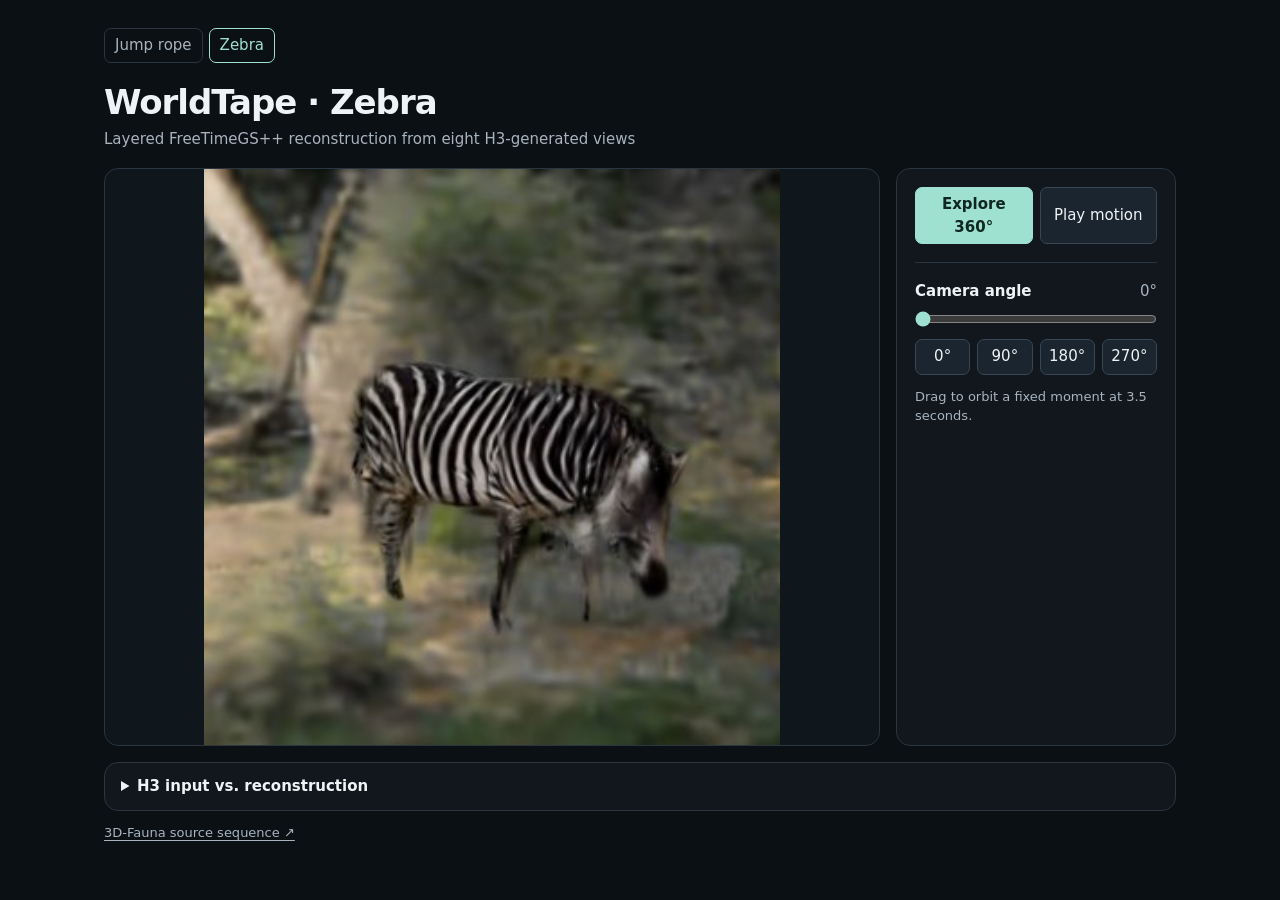
==== zebra.html @ 7a1ec61d "Publish the zebra reconstruction alongside jump rope" ====
<!doctype html>
<html lang="en">
<head>
<meta charset="utf-8">
<meta name="viewport" content="width=device-width, initial-scale=1">
<meta name="description" content="Explore the WorldTape zebra reconstruction in 360 degrees and compare it with the H3 input views.">
<title>WorldTape · Zebra reconstruction</title>
<link rel="stylesheet" href="demo-nav.css">
<link rel="preload" as="image" href="assets/layered-zebra/poster.jpg">
<style>
  :root{color-scheme:dark;--surface:#11171d;--line:#293540;--muted:#a7b4c0;--ink:#eff3f5;--accent:#9fe1d0}
  *{box-sizing:border-box}
  body{margin:0;background:#0b1015;color:var(--ink);font:15px/1.5 "PingFang SC","Microsoft Yahei",system-ui,sans-serif}
  main{max-width:1120px;margin:0 auto;padding:28px 24px 24px}
  header{margin-bottom:18px}
  h1,p{margin:0}
  h1{font-size:clamp(22px,3.2vw,34px);font-weight:650;letter-spacing:-.03em}
  p,output{color:var(--muted)}
  .layout{display:grid;grid-template-columns:minmax(0,1fr) minmax(245px,280px);gap:16px}
  .stage,.controls,details{background:var(--surface);border:1px solid var(--line);border-radius:14px;min-width:0}
  .stage{display:grid;place-items:center;overflow:hidden;background:#0f161c}
  .stage canvas,.stage video{display:block;width:min(100%,clamp(280px,64vh,580px));aspect-ratio:1;object-fit:contain}
  canvas{cursor:grab;touch-action:pan-y;background:center/contain no-repeat url("assets/layered-zebra/poster.jpg")}
  canvas.dragging{cursor:grabbing}
  [hidden]{display:none!important}
  .controls{padding:18px}
  .buttons{display:grid;gap:7px;grid-template-columns:repeat(2,minmax(0,1fr))}
  .presets{grid-template-columns:repeat(4,minmax(0,1fr))}
  button{border:1px solid #384753;border-radius:7px;background:#1a252f;color:var(--ink);font:inherit;min-height:36px;padding:5px;cursor:pointer}
  button:hover{border-color:var(--accent)}
  button[aria-pressed="true"]{background:var(--accent);border-color:var(--accent);color:#102620;font-weight:650}
  button:focus-visible,input:focus-visible,summary:focus-visible{outline:2px solid var(--accent);outline-offset:3px}
  .angle-controls{border-top:1px solid var(--line);margin-top:18px;padding-top:17px}
  .row{display:flex;align-items:center;justify-content:space-between}
  output{font-variant-numeric:tabular-nums}
  .range{width:100%;margin:8px 0 12px;accent-color:var(--accent)}
  .hint{font-size:13px;margin-top:12px}
  details{margin-top:16px;padding:12px 16px}
  summary{cursor:pointer;font-weight:650}
  details p{margin-top:8px}
  details video{display:block;width:100%;max-height:66vh;margin-top:8px}
  footer{margin-top:12px;font-size:13px}
  footer a{color:var(--muted);text-underline-offset:3px}
  @media(max-width:555px){main{padding:16px 12px}.layout{grid-template-columns:1fr}.controls{padding:14px}}
</style>
</head>
<body>
<main>
  <nav class="demo-nav" aria-label="Reconstruction demos">
    <a href="./">Jump rope</a>
    <a href="zebra.html" aria-current="page">Zebra</a>
  </nav>
  <header>
    <h1>WorldTape · Zebra</h1>
    <p>Layered FreeTimeGS++ reconstruction from eight H3-generated views</p>
  </header>
  <div class="layout">
    <section class="stage" aria-label="Zebra reconstruction">
      <canvas id="view" width="320" height="320" aria-label="Reconstructed zebra at 3.5 seconds. Drag horizontally or use the camera slider."></canvas>
      <video id="motion" preload="none" controls muted playsinline hidden aria-label="Five-second dynamic orbit" poster="assets/layered-zebra/poster.jpg"></video>
    </section>
    <aside class="controls">
      <div class="buttons">
        <button id="frozen-mode" type="button" aria-pressed="true">Explore 360°</button>
        <button id="motion-mode" type="button" aria-pressed="false">Play motion</button>
      </div>
      <div id="angle-controls" class="angle-controls">
        <div class="row"><label for="angle"><strong>Camera angle</strong></label><output id="angle-value" for="angle">0°</output></div>
        <input class="range" id="angle" type="range" min="0" max="23" value="0" aria-valuetext="0 degrees">
        <div class="buttons presets">
          <button type="button" data-angle="0">0°</button>
          <button type="button" data-angle="6">90°</button>
          <button type="button" data-angle="12">180°</button>
          <button type="button" data-angle="18">270°</button>
        </div>
        <p class="hint">Drag to orbit a fixed moment at 3.5 seconds.</p>
      </div>
      <p id="motion-hint" class="hint" hidden>The zebra moves as the camera completes one turn in five seconds.</p>
      <p id="status" class="hint" role="status"></p>
    </aside>
  </div>
  <details>
    <summary>H3 input vs. reconstruction</summary>
    <p>H3 input on top and reconstructed views below, at four fixed cameras.</p>
    <video controls muted playsinline preload="none" src="assets/layered-zebra/comparison.mp4" aria-label="Four fixed views comparing H3 input to the reconstruction"></video>
  </details>
  <footer><a href="https://kyleleey.github.io/3DFauna/">3D-Fauna source sequence ↗</a></footer>
</main>
<script>
"use strict";
const canvas = document.getElementById("view");
const context = canvas.getContext("2d");
const motion = document.getElementById("motion");
const slider = document.getElementById("angle");
const value = document.getElementById("angle-value");
const angleControls = document.getElementById("angle-controls");
const motionHint = document.getElementById("motion-hint");
const status = document.getElementById("status");
const frozenMode = document.getElementById("frozen-mode");
const motionMode = document.getElementById("motion-mode");
const atlas = new Image();
const tile = canvas.width;
const views = 24;
let angle = 0;
let pending = false;
let drag = null;

function draw() {
  pending = false;
  if (!atlas.naturalWidth) return;
  const x = (angle % 6) * tile;
  const y = Math.floor(angle / 6) * tile;
  context.drawImage(atlas, x, y, tile, tile, 0, 0, tile, tile);
}

function setAngle(index) {
  angle = ((Number(index) % views) + views) % views;
  slider.value = angle;
  value.textContent = (angle * 15) + "°";
  slider.setAttribute("aria-valuetext", (angle * 15) + " degrees");
  if (!pending) {
    pending = true;
    requestAnimationFrame(draw);
  }
}
atlas.onload = draw;
atlas.onerror = () => { status.textContent = "The angle preview could not load. Try reopening this page."; };
atlas.src = "assets/layered-zebra/angles.jpg";

slider.addEventListener("input", event => setAngle(event.target.value));
document.querySelectorAll("[data-angle]").forEach(button => {
  button.addEventListener("click", () => setAngle(button.dataset.angle));
});
canvas.addEventListener("pointerdown", event => {
  if (event.button !== 0) return;
  drag = {x: event.clientX, angle};
  canvas.setPointerCapture(event.pointerId);
  canvas.classList.add("dragging");
});
canvas.addEventListener("pointermove", event => {
  if (drag) setAngle(drag.angle + Math.round((event.clientX - drag.x) / 12));
});
for (const name of ["pointerup", "pointercancel", "lostpointercapture"]) {
  canvas.addEventListener(name, () => {
    drag = null;
    canvas.classList.remove("dragging");
  });
}
function setMode(isMotion) {
  frozenMode.setAttribute("aria-pressed", String(!isMotion));
  motionMode.setAttribute("aria-pressed", String(isMotion));
  canvas.hidden = angleControls.hidden = isMotion;
  motion.hidden = motionHint.hidden = !isMotion;
  if (!isMotion) motion.pause();
}
motionMode.addEventListener("click", () => {
  setMode(true);
  if (!motion.hasAttribute("src")) motion.src = "assets/layered-zebra/orbit.mp4";
  if (motion.ended) motion.currentTime = 0;
  motion.play().catch(() => {});
});
frozenMode.addEventListener("click", () => setMode(false));
motion.addEventListener("error", () => { status.textContent = "The motion video could not load."; });
</script>
</body>
</html>
---- demo-nav.css ----
.demo-nav{display:flex;flex-wrap:wrap;gap:6px;margin-bottom:14px}
.demo-nav a{padding:5px 10px;border:1px solid var(--line);border-radius:7px;color:var(--muted);text-decoration:none}
.demo-nav a:hover{border-color:var(--accent);color:var(--ink)}
.demo-nav a[aria-current="page"]{border-color:var(--accent);color:var(--accent)}
.demo-nav a:focus-visible{outline:2px solid var(--accent);outline-offset:3px}
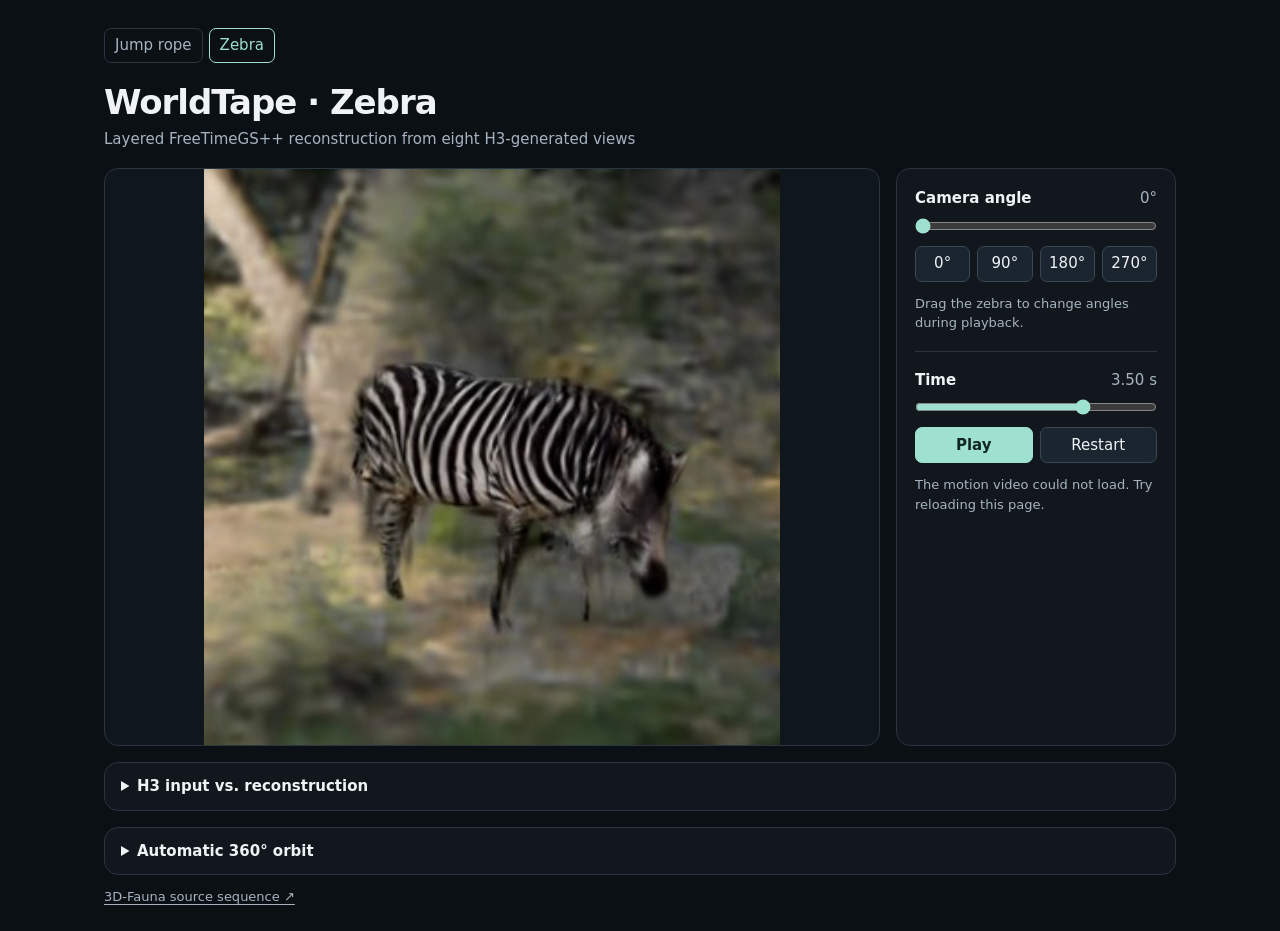
==== commit 4dbd817d: "Play zebra motion at every camera angle" ====
--- a/zebra.html
+++ b/zebra.html
@@ -19,18 +19,19 @@
   .layout{display:grid;grid-template-columns:minmax(0,1fr) minmax(245px,280px);gap:16px}
   .stage,.controls,details{background:var(--surface);border:1px solid var(--line);border-radius:14px;min-width:0}
   .stage{display:grid;place-items:center;overflow:hidden;background:#0f161c}
-  .stage canvas,.stage video{display:block;width:min(100%,clamp(280px,64vh,580px));aspect-ratio:1;object-fit:contain}
+  .stage canvas{display:block;width:min(100%,clamp(280px,64vh,580px));aspect-ratio:1;object-fit:contain}
+  .stage{position:relative}
+  .stage video{position:absolute;width:1px;height:1px;opacity:0;pointer-events:none}
   canvas{cursor:grab;touch-action:pan-y;background:center/contain no-repeat url("assets/layered-zebra/poster.jpg")}
   canvas.dragging{cursor:grabbing}
-  [hidden]{display:none!important}
   .controls{padding:18px}
   .buttons{display:grid;gap:7px;grid-template-columns:repeat(2,minmax(0,1fr))}
   .presets{grid-template-columns:repeat(4,minmax(0,1fr))}
   button{border:1px solid #384753;border-radius:7px;background:#1a252f;color:var(--ink);font:inherit;min-height:36px;padding:5px;cursor:pointer}
   button:hover{border-color:var(--accent)}
-  button[aria-pressed="true"]{background:var(--accent);border-color:var(--accent);color:#102620;font-weight:650}
+  #play{background:var(--accent);border-color:var(--accent);color:#102620;font-weight:650}
   button:focus-visible,input:focus-visible,summary:focus-visible{outline:2px solid var(--accent);outline-offset:3px}
-  .angle-controls{border-top:1px solid var(--line);margin-top:18px;padding-top:17px}
+  .control-section{border-top:1px solid var(--line);margin-top:18px;padding-top:17px}
   .row{display:flex;align-items:center;justify-content:space-between}
   output{font-variant-numeric:tabular-nums}
   .range{width:100%;margin:8px 0 12px;accent-color:var(--accent)}
@@ -56,15 +57,11 @@
   </header>
   <div class="layout">
     <section class="stage" aria-label="Zebra reconstruction">
-      <canvas id="view" width="320" height="320" aria-label="Reconstructed zebra at 3.5 seconds. Drag horizontally or use the camera slider."></canvas>
-      <video id="motion" preload="none" controls muted playsinline hidden aria-label="Five-second dynamic orbit" poster="assets/layered-zebra/poster.jpg"></video>
+      <canvas id="view" width="320" height="320" aria-label="Reconstructed zebra. Drag horizontally to change the camera."></canvas>
+      <video id="motion" preload="auto" muted playsinline loop aria-hidden="true" src="assets/layered-zebra/motion-atlas.mp4"></video>
     </section>
     <aside class="controls">
-      <div class="buttons">
-        <button id="frozen-mode" type="button" aria-pressed="true">Explore 360°</button>
-        <button id="motion-mode" type="button" aria-pressed="false">Play motion</button>
-      </div>
-      <div id="angle-controls" class="angle-controls">
+      <div>
         <div class="row"><label for="angle"><strong>Camera angle</strong></label><output id="angle-value" for="angle">0°</output></div>
         <input class="range" id="angle" type="range" min="0" max="23" value="0" aria-valuetext="0 degrees">
         <div class="buttons presets">
@@ -73,10 +70,17 @@
           <button type="button" data-angle="12">180°</button>
           <button type="button" data-angle="18">270°</button>
         </div>
-        <p class="hint">Drag to orbit a fixed moment at 3.5 seconds.</p>
+        <p class="hint">Drag the zebra to change angles during playback.</p>
       </div>
-      <p id="motion-hint" class="hint" hidden>The zebra moves as the camera completes one turn in five seconds.</p>
-      <p id="status" class="hint" role="status"></p>
+      <div class="control-section">
+        <div class="row"><label for="time"><strong>Time</strong></label><output id="time-value" for="time">3.50 s</output></div>
+        <input class="range" id="time" type="range" min="0" max="119" value="84" aria-valuetext="3.50 seconds">
+        <div class="buttons">
+          <button id="play" type="button">Play</button>
+          <button id="restart" type="button">Restart</button>
+        </div>
+      </div>
+      <p id="status" class="hint" role="status">Loading motion…</p>
     </aside>
   </div>
   <details>
@@ -84,83 +88,12 @@
     <p>H3 input on top and reconstructed views below, at four fixed cameras.</p>
     <video controls muted playsinline preload="none" src="assets/layered-zebra/comparison.mp4" aria-label="Four fixed views comparing H3 input to the reconstruction"></video>
   </details>
+  <details>
+    <summary>Automatic 360° orbit</summary>
+    <video controls muted playsinline preload="none" src="assets/layered-zebra/orbit.mp4" aria-label="Five-second orbit with synchronized motion"></video>
+  </details>
   <footer><a href="https://kyleleey.github.io/3DFauna/">3D-Fauna source sequence ↗</a></footer>
 </main>
-<script>
-"use strict";
-const canvas = document.getElementById("view");
-const context = canvas.getContext("2d");
-const motion = document.getElementById("motion");
-const slider = document.getElementById("angle");
-const value = document.getElementById("angle-value");
-const angleControls = document.getElementById("angle-controls");
-const motionHint = document.getElementById("motion-hint");
-const status = document.getElementById("status");
-const frozenMode = document.getElementById("frozen-mode");
-const motionMode = document.getElementById("motion-mode");
-const atlas = new Image();
-const tile = canvas.width;
-const views = 24;
-let angle = 0;
-let pending = false;
-let drag = null;
-
-function draw() {
-  pending = false;
-  if (!atlas.naturalWidth) return;
-  const x = (angle % 6) * tile;
-  const y = Math.floor(angle / 6) * tile;
-  context.drawImage(atlas, x, y, tile, tile, 0, 0, tile, tile);
-}
-
-function setAngle(index) {
-  angle = ((Number(index) % views) + views) % views;
-  slider.value = angle;
-  value.textContent = (angle * 15) + "°";
-  slider.setAttribute("aria-valuetext", (angle * 15) + " degrees");
-  if (!pending) {
-    pending = true;
-    requestAnimationFrame(draw);
-  }
-}
-atlas.onload = draw;
-atlas.onerror = () => { status.textContent = "The angle preview could not load. Try reopening this page."; };
-atlas.src = "assets/layered-zebra/angles.jpg";
-
-slider.addEventListener("input", event => setAngle(event.target.value));
-document.querySelectorAll("[data-angle]").forEach(button => {
-  button.addEventListener("click", () => setAngle(button.dataset.angle));
-});
-canvas.addEventListener("pointerdown", event => {
-  if (event.button !== 0) return;
-  drag = {x: event.clientX, angle};
-  canvas.setPointerCapture(event.pointerId);
-  canvas.classList.add("dragging");
-});
-canvas.addEventListener("pointermove", event => {
-  if (drag) setAngle(drag.angle + Math.round((event.clientX - drag.x) / 12));
-});
-for (const name of ["pointerup", "pointercancel", "lostpointercapture"]) {
-  canvas.addEventListener(name, () => {
-    drag = null;
-    canvas.classList.remove("dragging");
-  });
-}
-function setMode(isMotion) {
-  frozenMode.setAttribute("aria-pressed", String(!isMotion));
-  motionMode.setAttribute("aria-pressed", String(isMotion));
-  canvas.hidden = angleControls.hidden = isMotion;
-  motion.hidden = motionHint.hidden = !isMotion;
-  if (!isMotion) motion.pause();
-}
-motionMode.addEventListener("click", () => {
-  setMode(true);
-  if (!motion.hasAttribute("src")) motion.src = "assets/layered-zebra/orbit.mp4";
-  if (motion.ended) motion.currentTime = 0;
-  motion.play().catch(() => {});
-});
-frozenMode.addEventListener("click", () => setMode(false));
-motion.addEventListener("error", () => { status.textContent = "The motion video could not load."; });
-</script>
+<script src="zebra-player.js" defer></script>
 </body>
 </html>
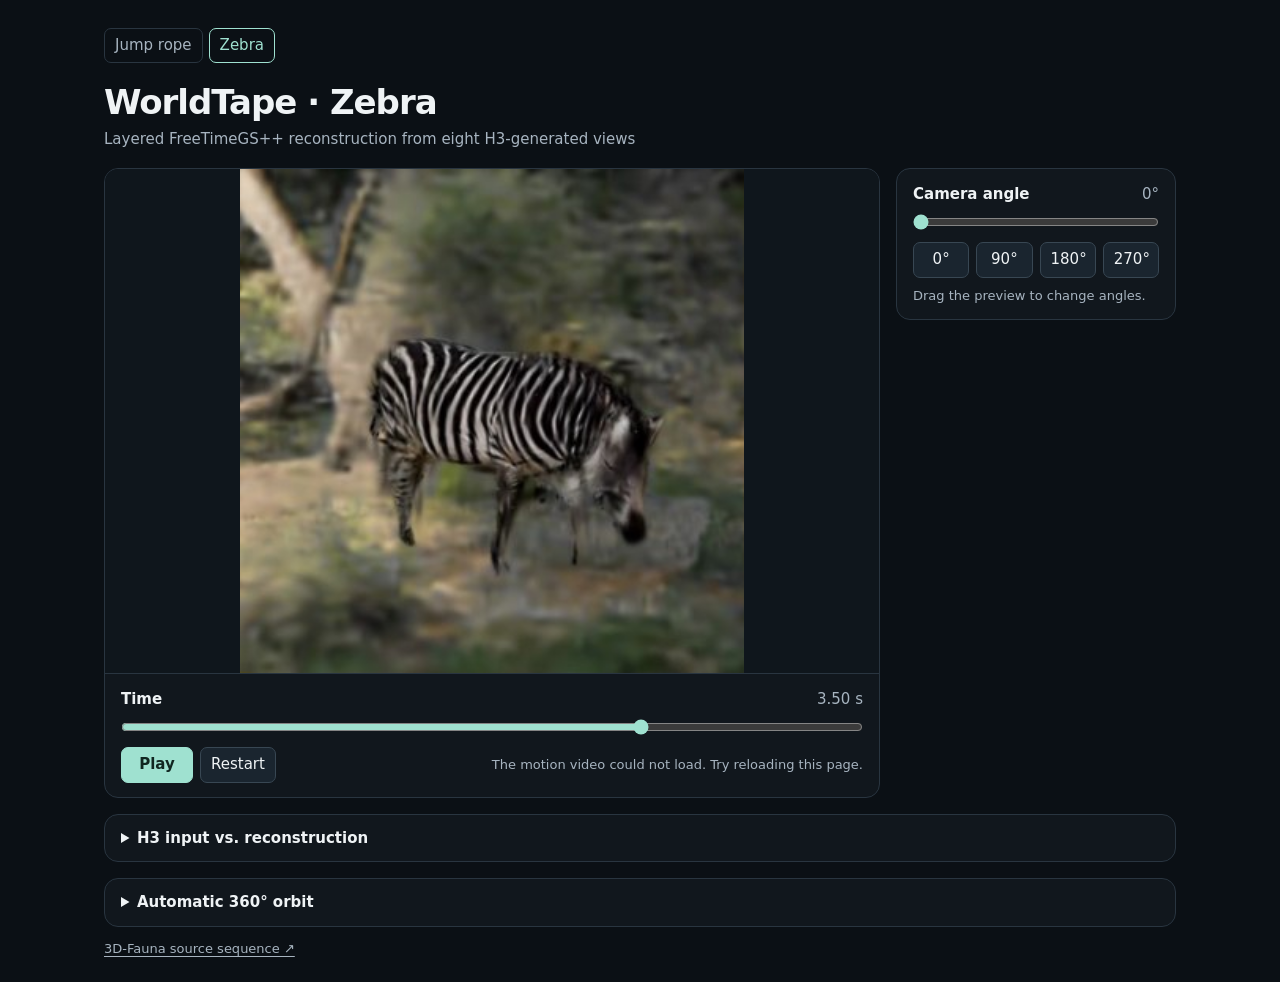
==== commit 787a77af: "Unify demo layout and put timelines under previews" ====
--- a/zebra.html
+++ b/zebra.html
@@ -7,45 +7,9 @@
 <title>WorldTape · Zebra reconstruction</title>
 <link rel="stylesheet" href="demo-nav.css">
 <link rel="preload" as="image" href="assets/layered-zebra/poster.jpg">
-<style>
-  :root{color-scheme:dark;--surface:#11171d;--line:#293540;--muted:#a7b4c0;--ink:#eff3f5;--accent:#9fe1d0}
-  *{box-sizing:border-box}
-  body{margin:0;background:#0b1015;color:var(--ink);font:15px/1.5 "PingFang SC","Microsoft Yahei",system-ui,sans-serif}
-  main{max-width:1120px;margin:0 auto;padding:28px 24px 24px}
-  header{margin-bottom:18px}
-  h1,p{margin:0}
-  h1{font-size:clamp(22px,3.2vw,34px);font-weight:650;letter-spacing:-.03em}
-  p,output{color:var(--muted)}
-  .layout{display:grid;grid-template-columns:minmax(0,1fr) minmax(245px,280px);gap:16px}
-  .stage,.controls,details{background:var(--surface);border:1px solid var(--line);border-radius:14px;min-width:0}
-  .stage{display:grid;place-items:center;overflow:hidden;background:#0f161c}
-  .stage canvas{display:block;width:min(100%,clamp(280px,64vh,580px));aspect-ratio:1;object-fit:contain}
-  .stage{position:relative}
-  .stage video{position:absolute;width:1px;height:1px;opacity:0;pointer-events:none}
-  canvas{cursor:grab;touch-action:pan-y;background:center/contain no-repeat url("assets/layered-zebra/poster.jpg")}
-  canvas.dragging{cursor:grabbing}
-  .controls{padding:18px}
-  .buttons{display:grid;gap:7px;grid-template-columns:repeat(2,minmax(0,1fr))}
-  .presets{grid-template-columns:repeat(4,minmax(0,1fr))}
-  button{border:1px solid #384753;border-radius:7px;background:#1a252f;color:var(--ink);font:inherit;min-height:36px;padding:5px;cursor:pointer}
-  button:hover{border-color:var(--accent)}
-  #play{background:var(--accent);border-color:var(--accent);color:#102620;font-weight:650}
-  button:focus-visible,input:focus-visible,summary:focus-visible{outline:2px solid var(--accent);outline-offset:3px}
-  .control-section{border-top:1px solid var(--line);margin-top:18px;padding-top:17px}
-  .row{display:flex;align-items:center;justify-content:space-between}
-  output{font-variant-numeric:tabular-nums}
-  .range{width:100%;margin:8px 0 12px;accent-color:var(--accent)}
-  .hint{font-size:13px;margin-top:12px}
-  details{margin-top:16px;padding:12px 16px}
-  summary{cursor:pointer;font-weight:650}
-  details p{margin-top:8px}
-  details video{display:block;width:100%;max-height:66vh;margin-top:8px}
-  footer{margin-top:12px;font-size:13px}
-  footer a{color:var(--muted);text-underline-offset:3px}
-  @media(max-width:555px){main{padding:16px 12px}.layout{grid-template-columns:1fr}.controls{padding:14px}}
-</style>
+<link rel="stylesheet" href="demo-layout.css">
 </head>
-<body>
+<body class="zebra">
 <main>
   <nav class="demo-nav" aria-label="Reconstruction demos">
     <a href="./">Jump rope</a>
@@ -56,31 +20,33 @@
     <p>Layered FreeTimeGS++ reconstruction from eight H3-generated views</p>
   </header>
   <div class="layout">
-    <section class="stage" aria-label="Zebra reconstruction">
-      <canvas id="view" width="320" height="320" aria-label="Reconstructed zebra. Drag horizontally to change the camera."></canvas>
-      <video id="motion" preload="auto" muted playsinline loop aria-hidden="true" src="assets/layered-zebra/motion-atlas.mp4"></video>
-    </section>
-    <aside class="controls">
-      <div>
+    <div class="player">
+      <section class="stage" aria-label="Zebra reconstruction">
+        <canvas id="view" width="320" height="320" aria-label="Reconstructed zebra. Drag horizontally to change the camera."></canvas>
+        <video id="motion" preload="auto" muted playsinline loop aria-hidden="true" src="assets/layered-zebra/motion-atlas.mp4"></video>
+      </section>
+      <section class="timeline" aria-label="Playback">
+        <div class="row"><label for="time"><strong>Time</strong></label><output id="time-value" for="time">3.50 s</output></div>
+        <input class="range" id="time" type="range" min="0" max="119" value="84" aria-valuetext="3.50 seconds">
+        <div class="timeline-actions">
+          <button id="play" type="button">Play</button>
+          <button id="restart" type="button">Restart</button>
+          <p id="status" role="status">Loading motion…</p>
+        </div>
+      </section>
+    </div>
+    <aside class="controls" aria-label="View settings">
+      <div class="section">
         <div class="row"><label for="angle"><strong>Camera angle</strong></label><output id="angle-value" for="angle">0°</output></div>
         <input class="range" id="angle" type="range" min="0" max="23" value="0" aria-valuetext="0 degrees">
-        <div class="buttons presets">
+        <div class="buttons angles">
           <button type="button" data-angle="0">0°</button>
           <button type="button" data-angle="6">90°</button>
           <button type="button" data-angle="12">180°</button>
           <button type="button" data-angle="18">270°</button>
         </div>
-        <p class="hint">Drag the zebra to change angles during playback.</p>
+        <p class="hint">Drag the preview to change angles.</p>
       </div>
-      <div class="control-section">
-        <div class="row"><label for="time"><strong>Time</strong></label><output id="time-value" for="time">3.50 s</output></div>
-        <input class="range" id="time" type="range" min="0" max="119" value="84" aria-valuetext="3.50 seconds">
-        <div class="buttons">
-          <button id="play" type="button">Play</button>
-          <button id="restart" type="button">Restart</button>
-        </div>
-      </div>
-      <p id="status" class="hint" role="status">Loading motion…</p>
     </aside>
   </div>
   <details>
--- a/demo-layout.css
+++ b/demo-layout.css
@@ -0,0 +1,53 @@
+:root {
+  color-scheme: dark;
+  --surface: #11171d;
+  --line: #293540;
+  --muted: #a7b4c0;
+  --ink: #eff3f5;
+  --accent: #9fe1d0;
+}
+* { box-sizing: border-box; }
+body { margin: 0; background: #0b1015; color: var(--ink); font: 15px/1.5 system-ui, sans-serif; }
+main { max-width: 1120px; margin: 0 auto; padding: 28px 24px 24px; }
+header { margin-bottom: 18px; }
+h1, h2, p { margin: 0; }
+h1 { font-size: clamp(22px, 3.2vw, 34px); font-weight: 650; letter-spacing: -.03em; }
+h2 { font-size: 15px; font-weight: 650; }
+p, output { color: var(--muted); }
+.layout { display: grid; grid-template-columns: minmax(0, 1fr) minmax(245px, 280px); align-items: start; gap: 16px; }
+.player, .controls, details { background: var(--surface); border: 1px solid var(--line); border-radius: 14px; min-width: 0; }
+.player { overflow: hidden; }
+.stage { position: relative; display: grid; grid-template-rows: minmax(0, 1fr); place-items: center; height: clamp(260px, 56vh, 540px); overflow: hidden; background: #0f161c; }
+.stage canvas { display: block; width: auto; height: 100%; max-width: 100%; object-fit: contain; cursor: grab; touch-action: pan-y; }
+.stage canvas.dragging { cursor: grabbing; }
+.stage video { position: absolute; width: 1px; height: 1px; opacity: 0; pointer-events: none; }
+.zebra .stage canvas { background: center / contain no-repeat url("assets/layered-zebra/poster.jpg"); }
+.controls, .timeline { padding: 14px 16px; }
+.timeline { border-top: 1px solid var(--line); }
+.section + .section { border-top: 1px solid var(--line); margin-top: 16px; padding-top: 16px; }
+.row { display: flex; justify-content: space-between; align-items: center; gap: 10px; }
+output { font-variant-numeric: tabular-nums; }
+.buttons { display: grid; gap: 7px; grid-template-columns: repeat(2, minmax(0, 1fr)); }
+.angles { grid-template-columns: repeat(4, minmax(0, 1fr)); }
+.timeline-actions { display: flex; flex-wrap: wrap; align-items: center; gap: 7px; }
+button { border: 1px solid #384753; border-radius: 7px; background: #1a252f; color: var(--ink); font: inherit; min-height: 36px; padding: 5px 10px; cursor: pointer; }
+button:hover { border-color: var(--accent); }
+button[aria-pressed="true"], #play { background: var(--accent); border-color: var(--accent); color: #102620; font-weight: 650; }
+#play { min-width: 72px; }
+button:focus-visible, input:focus-visible, summary:focus-visible { outline: 2px solid var(--accent); outline-offset: 3px; }
+.range { display: block; width: 100%; margin: 8px 0 12px; accent-color: var(--accent); }
+.hint, #status { font-size: 13px; }
+.hint { margin-top: 8px; }
+#status { margin-left: auto; }
+details { margin-top: 16px; padding: 12px 16px; }
+summary { cursor: pointer; font-weight: 650; }
+details p { margin-top: 8px; }
+details video { display: block; width: 100%; max-height: 66vh; margin-top: 8px; }
+footer { margin-top: 12px; font-size: 13px; }
+footer a { color: var(--muted); text-underline-offset: 3px; }
+@media (max-width: 700px) {
+  main { padding: 16px 12px; }
+  .layout { grid-template-columns: minmax(0, 1fr); }
+  .stage { height: clamp(232px, 48vh, 400px); }
+  #status { flex-basis: 100%; margin-left: 0; }
+}
